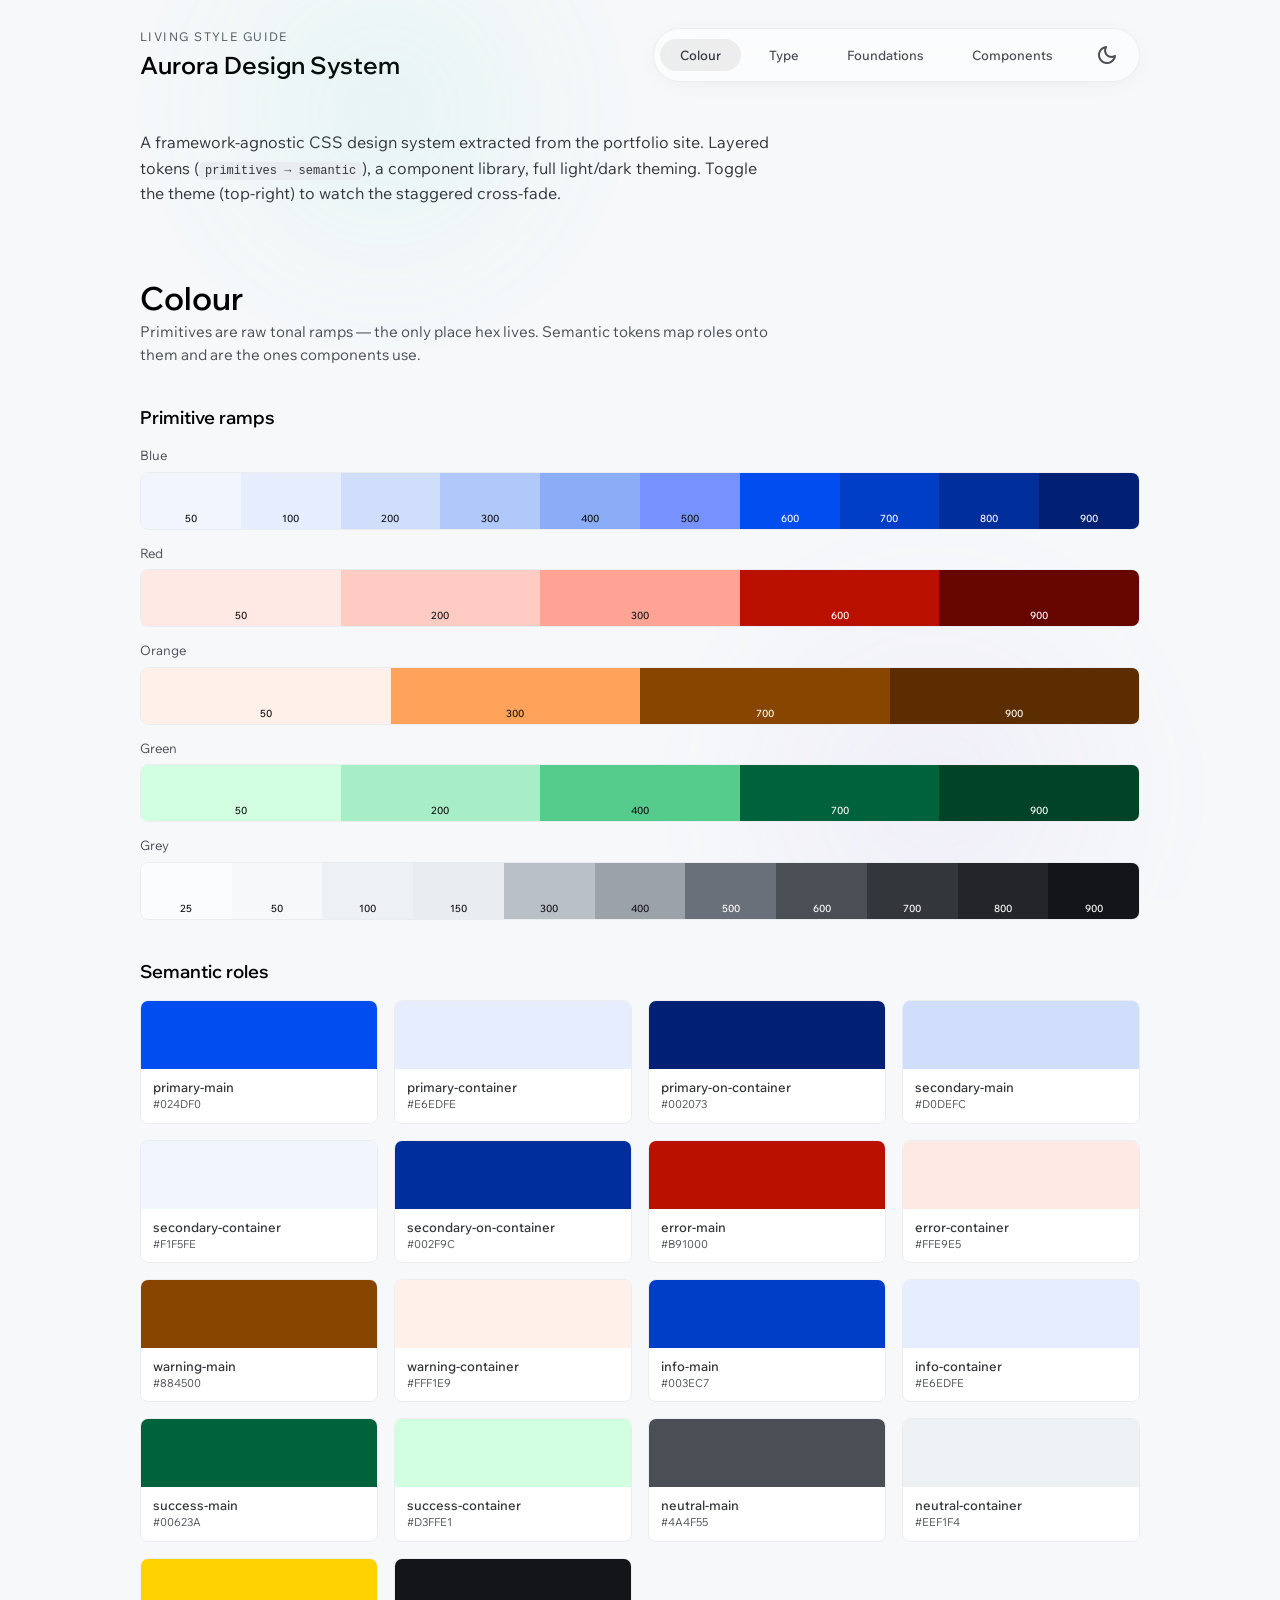
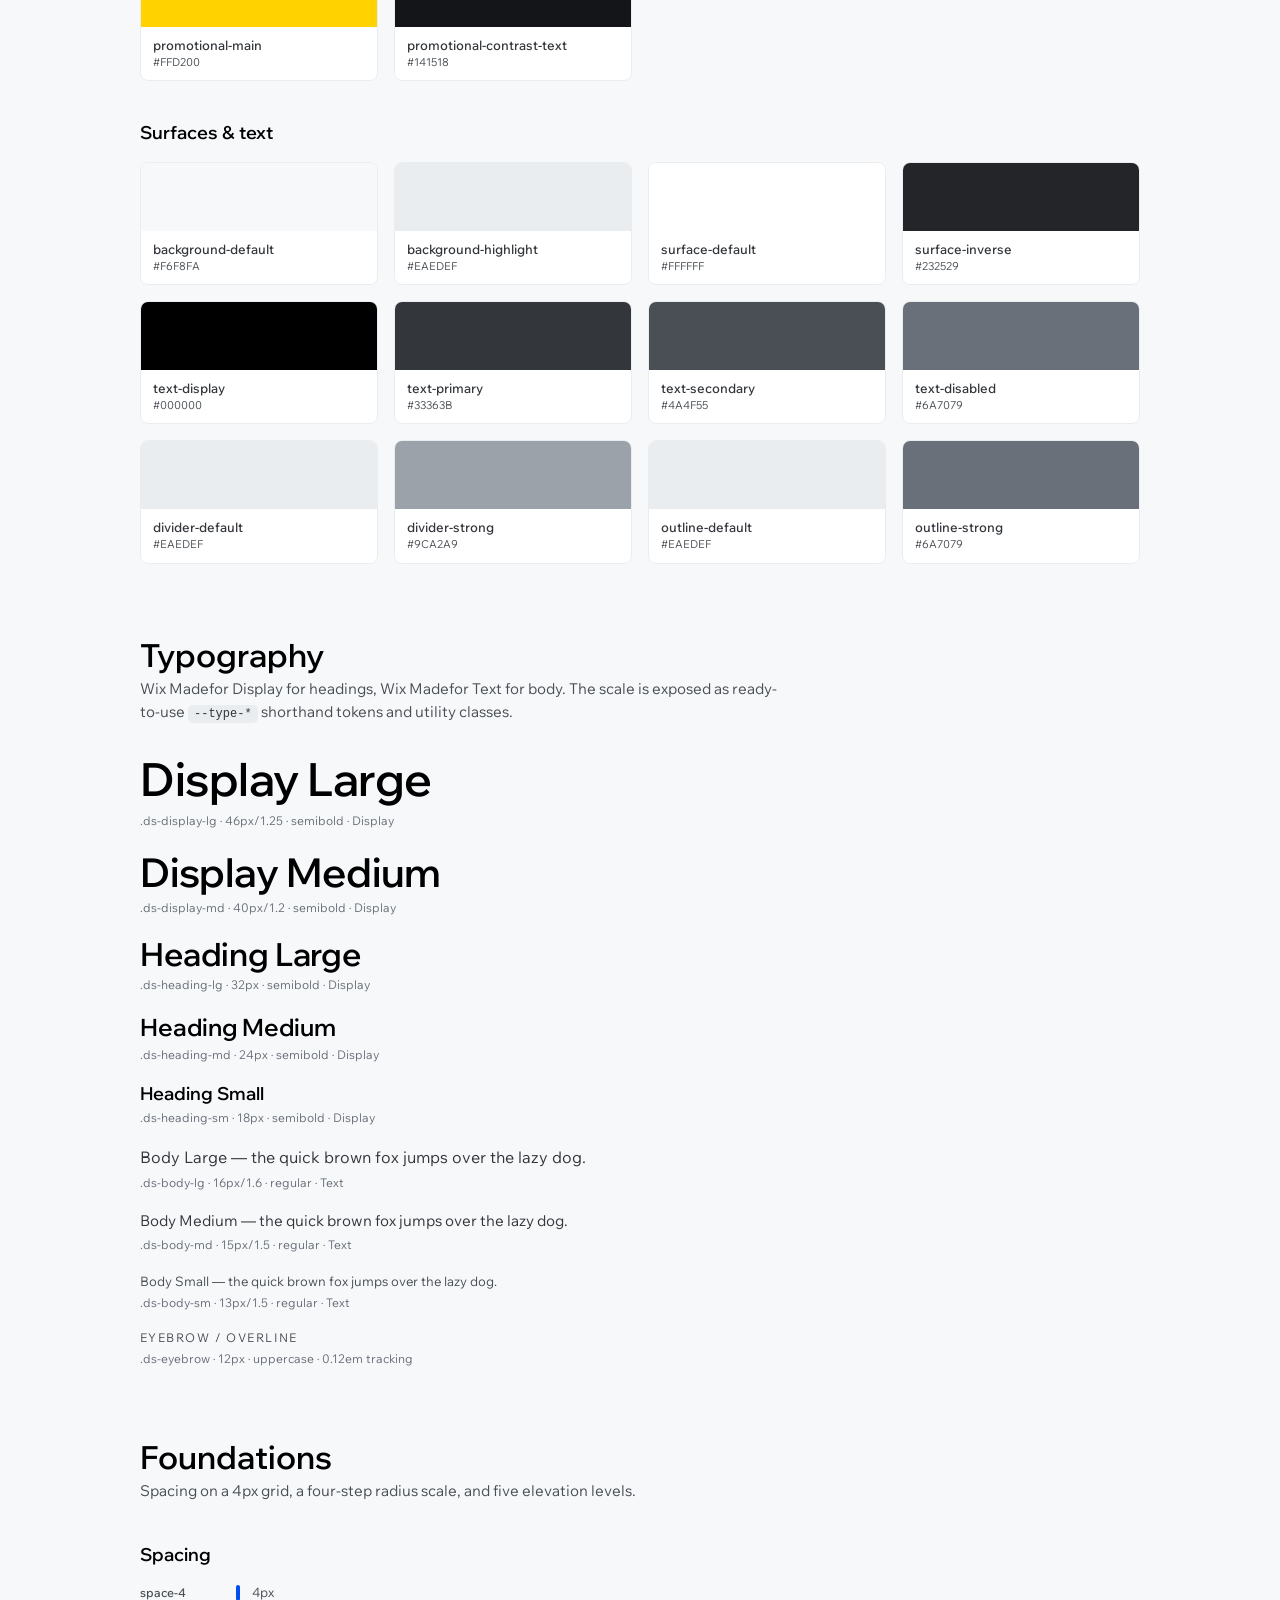
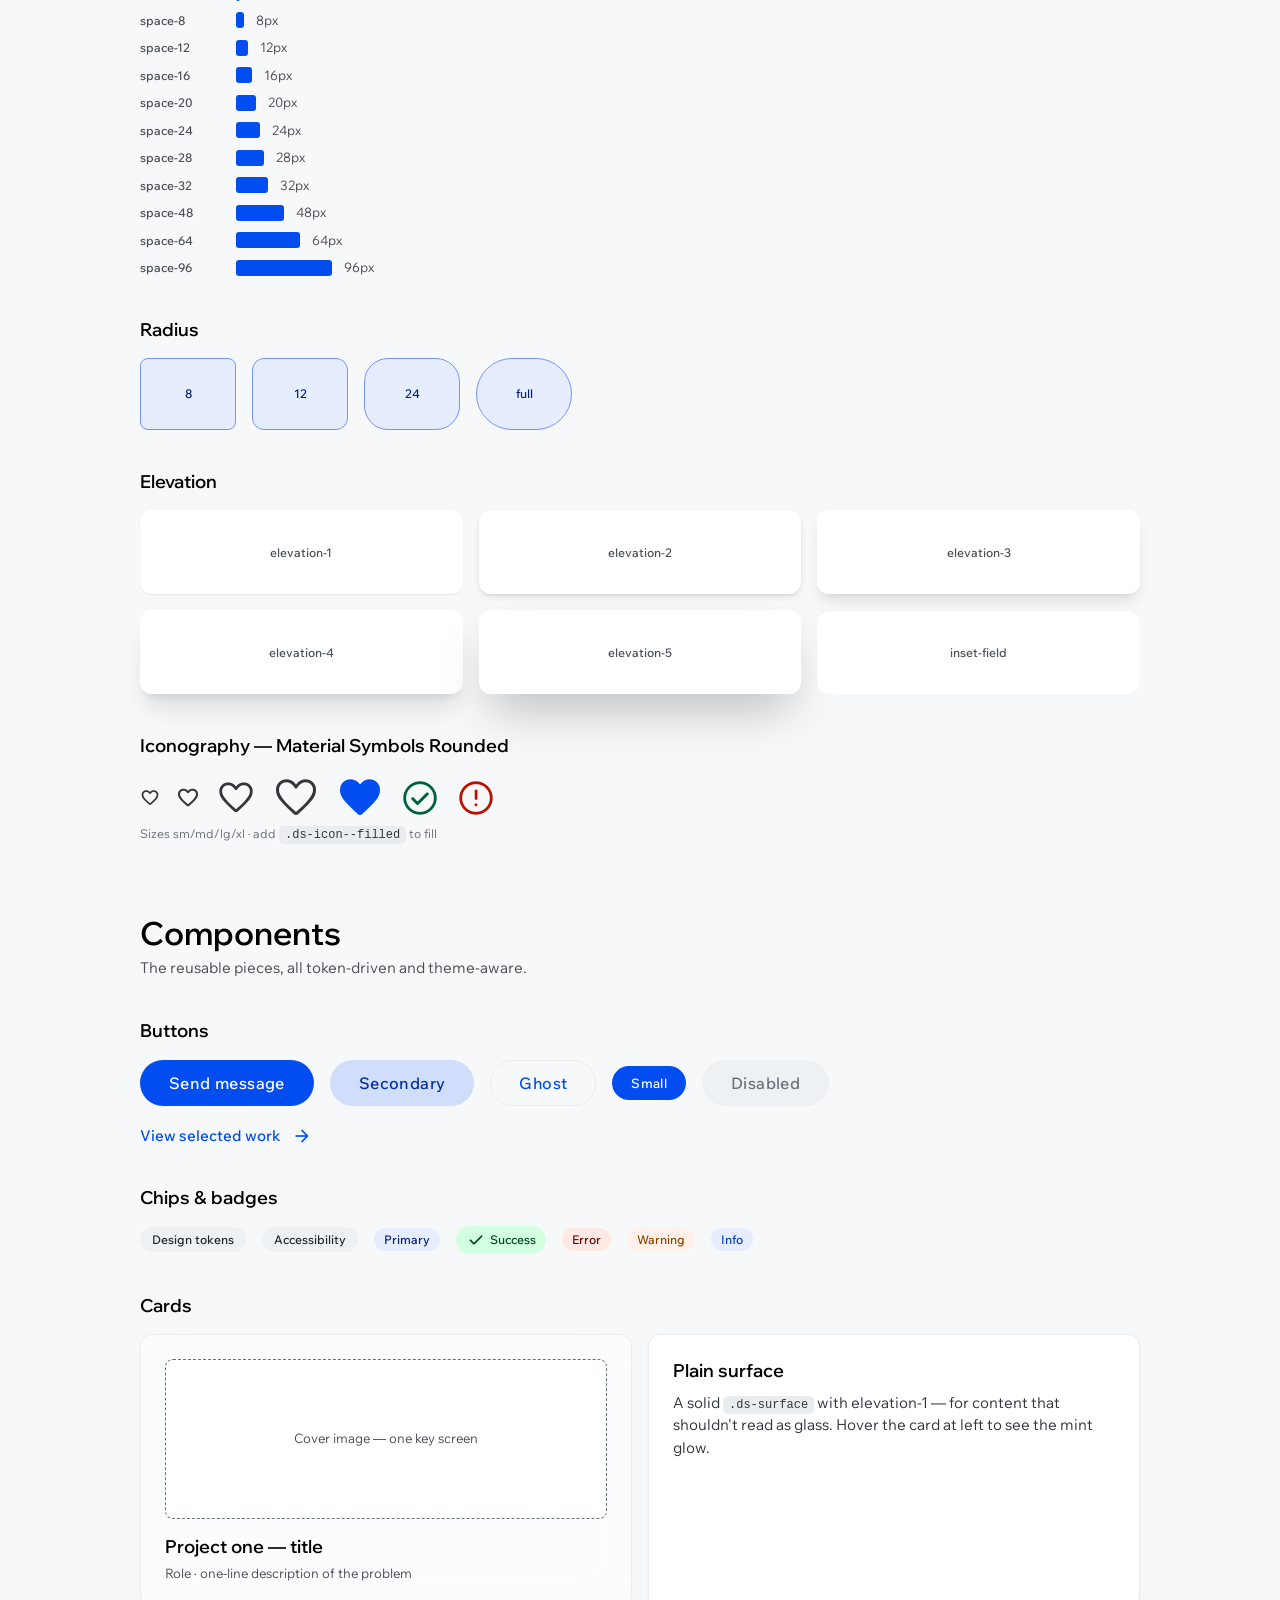
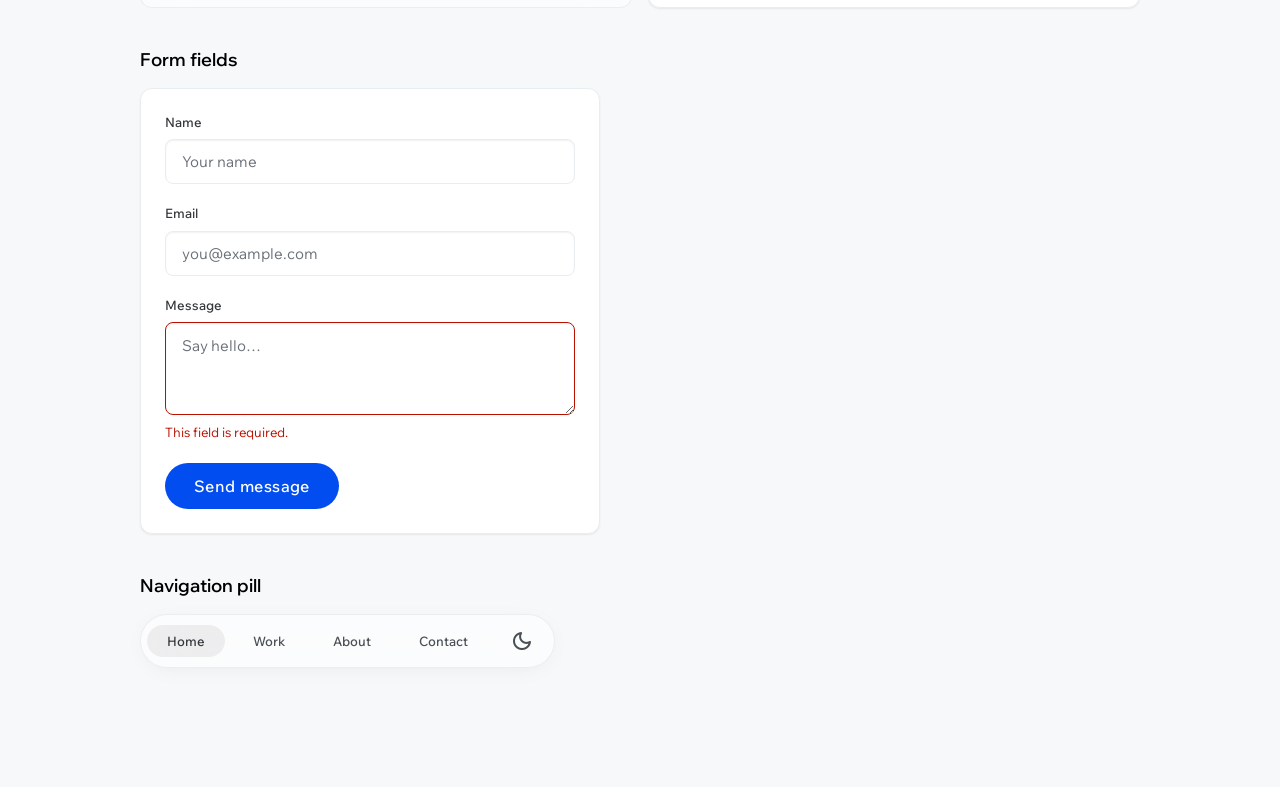
==== design-system/docs/index.html @ f72a53d4 "Add Aurora design system and adopt it in the portfolio Extracts the portfolio's design tokens into a" ====
<!DOCTYPE html>
<html lang="en">
<head>
<meta charset="utf-8">
<meta name="viewport" content="width=device-width, initial-scale=1">
<title>Aurora Design System — Living Style Guide</title>
<link rel="stylesheet" href="../design-system.css">
<style>
  /* Docs-only chrome (not part of the design system itself). */
  .page { max-width: 1080px; margin: 0 auto; padding: 32px 40px 120px; position: relative; z-index: 1; }
  .topbar { display: flex; align-items: center; justify-content: space-between; gap: 16px; padding: 28px 40px 8px; max-width: 1080px; margin: 0 auto; }
  section { margin-top: 72px; scroll-margin-top: 24px; }
  section > h2 { font: var(--type-heading-lg); color: var(--text-display); margin: 0 0 4px; }
  section > .sub { font: var(--type-body-md); color: var(--text-secondary); margin: 0 0 28px; max-width: 640px; }
  h3 { font: var(--type-heading-sm); color: var(--text-display); margin: 40px 0 16px; }

  .grid { display: grid; gap: 16px; }
  .cols-2 { grid-template-columns: repeat(2, 1fr); }
  .cols-3 { grid-template-columns: repeat(3, 1fr); }
  .cols-4 { grid-template-columns: repeat(4, 1fr); }
  .row { display: flex; flex-wrap: wrap; gap: 16px; align-items: center; }

  /* Swatches */
  .swatch { border: 1px solid var(--divider-default); border-radius: var(--radius-8); overflow: hidden; background: var(--surface-default); }
  .swatch .chip-color { height: 68px; }
  .swatch .meta { padding: 10px 12px; }
  .swatch .name { font: var(--fw-medium) 13px var(--font-family); color: var(--text-primary); }
  .swatch .val { font: var(--fw-regular) 11px/1.4 var(--font-family); color: var(--text-secondary); margin-top: 2px; word-break: break-all; }

  .ramp { display: flex; border-radius: var(--radius-8); overflow: hidden; border: 1px solid var(--divider-default); }
  .ramp > div { flex: 1; height: 56px; display: flex; align-items: flex-end; justify-content: center; padding-bottom: 4px; font: var(--fw-medium) 10px var(--font-family); }

  /* Foundation demos */
  .space-demo { display: flex; align-items: center; gap: 12px; margin-bottom: 8px; }
  .space-bar { height: 16px; background: var(--primary-main); border-radius: 3px; }
  .space-demo .lbl { font: var(--fw-medium) 12px var(--font-family); color: var(--text-secondary); width: 84px; }

  .radius-box { width: 96px; height: 72px; background: var(--primary-container); border: 1px solid var(--primary-border-subtle); display: flex; align-items: center; justify-content: center; font: var(--fw-medium) 12px var(--font-family); color: var(--primary-on-container); }
  .elev-box { height: 84px; background: var(--surface-default); border-radius: var(--radius-12); display: flex; align-items: center; justify-content: center; font: var(--fw-medium) 12px var(--font-family); color: var(--text-secondary); }

  .spec { font: var(--fw-regular) 12px var(--font-family); color: var(--text-disabled); margin-top: 4px; }
  code.tok { font: 500 12px ui-monospace, SFMono-Regular, Menlo, monospace; background: var(--background-highlight); color: var(--text-primary); padding: 2px 6px; border-radius: 5px; }

  @media (max-width: 720px) {
    .cols-4 { grid-template-columns: repeat(2,1fr); }
    .cols-3, .cols-2 { grid-template-columns: 1fr; }
    .page, .topbar { padding-left: 20px; padding-right: 20px; }
  }
</style>
</head>
<body>

<!-- Ambient aurora, same treatment as the source portfolio -->
<div class="ds-aurora" style="opacity:.5;position:fixed">
  <div class="ds-blob" style="top:-120px;left:12%;width:460px;height:460px;background:radial-gradient(ellipse at center,var(--aurora-mint),transparent 65%);animation:auroraA 20s ease-in-out infinite"></div>
  <div class="ds-blob" style="bottom:-160px;right:6%;width:540px;height:540px;background:radial-gradient(ellipse at center,var(--aurora-lav),transparent 65%);animation:auroraB 26s ease-in-out infinite"></div>
</div>

<div class="topbar">
  <div>
    <div class="ds-eyebrow">Living Style Guide</div>
    <div class="ds-heading-md" style="margin-top:4px">Aurora Design System</div>
  </div>
  <nav class="ds-nav">
    <span class="ds-nav__item is-active" onclick="jump('colour')">Colour</span>
    <span class="ds-nav__item" onclick="jump('type')">Type</span>
    <span class="ds-nav__item" onclick="jump('foundations')">Foundations</span>
    <span class="ds-nav__item" onclick="jump('components')">Components</span>
    <span class="ds-icon ds-nav__toggle" id="themeBtn" title="Toggle theme">dark_mode</span>
  </nav>
</div>

<div class="page">

  <p class="ds-body-lg" style="max-width:640px;margin-top:8px">
    A framework-agnostic CSS design system extracted from the portfolio site. Layered
    tokens (<code class="tok">primitives → semantic</code>), a component library, full
    light/dark theming. Toggle the theme (top-right) to watch the staggered cross-fade.
  </p>

  <!-- ══════════════════════ COLOUR ══════════════════════ -->
  <section id="colour">
    <h2>Colour</h2>
    <p class="sub">Primitives are raw tonal ramps — the only place hex lives. Semantic tokens map roles onto them and are the ones components use.</p>

    <h3>Primitive ramps</h3>
    <div id="ramps"></div>

    <h3>Semantic roles</h3>
    <div class="grid cols-4" id="semantic-swatches"></div>

    <h3>Surfaces &amp; text</h3>
    <div class="grid cols-4" id="surface-swatches"></div>
  </section>

  <!-- ══════════════════════ TYPE ══════════════════════ -->
  <section id="type">
    <h2>Typography</h2>
    <p class="sub">Wix Madefor Display for headings, Wix Madefor Text for body. The scale is exposed as ready-to-use <code class="tok">--type-*</code> shorthand tokens and utility classes.</p>

    <div style="display:flex;flex-direction:column;gap:20px">
      <div><div class="ds-display-lg">Display Large</div><div class="spec">.ds-display-lg · 46px/1.25 · semibold · Display</div></div>
      <div><div class="ds-display-md">Display Medium</div><div class="spec">.ds-display-md · 40px/1.2 · semibold · Display</div></div>
      <div><div class="ds-heading-lg">Heading Large</div><div class="spec">.ds-heading-lg · 32px · semibold · Display</div></div>
      <div><div class="ds-heading-md">Heading Medium</div><div class="spec">.ds-heading-md · 24px · semibold · Display</div></div>
      <div><div class="ds-heading-sm">Heading Small</div><div class="spec">.ds-heading-sm · 18px · semibold · Display</div></div>
      <div><div class="ds-body-lg">Body Large — the quick brown fox jumps over the lazy dog.</div><div class="spec">.ds-body-lg · 16px/1.6 · regular · Text</div></div>
      <div><div class="ds-body-md">Body Medium — the quick brown fox jumps over the lazy dog.</div><div class="spec">.ds-body-md · 15px/1.5 · regular · Text</div></div>
      <div><div class="ds-body-sm">Body Small — the quick brown fox jumps over the lazy dog.</div><div class="spec">.ds-body-sm · 13px/1.5 · regular · Text</div></div>
      <div><div class="ds-eyebrow">Eyebrow / Overline</div><div class="spec">.ds-eyebrow · 12px · uppercase · 0.12em tracking</div></div>
    </div>
  </section>

  <!-- ══════════════════════ FOUNDATIONS ══════════════════════ -->
  <section id="foundations">
    <h2>Foundations</h2>
    <p class="sub">Spacing on a 4px grid, a four-step radius scale, and five elevation levels.</p>

    <h3>Spacing</h3>
    <div id="spacing"></div>

    <h3>Radius</h3>
    <div class="row">
      <div class="radius-box" style="border-radius:var(--radius-8)">8</div>
      <div class="radius-box" style="border-radius:var(--radius-12)">12</div>
      <div class="radius-box" style="border-radius:var(--radius-24)">24</div>
      <div class="radius-box" style="border-radius:var(--radius-full)">full</div>
    </div>

    <h3>Elevation</h3>
    <div class="grid cols-3">
      <div class="elev-box" style="box-shadow:var(--elevation-1)">elevation-1</div>
      <div class="elev-box" style="box-shadow:var(--elevation-2)">elevation-2</div>
      <div class="elev-box" style="box-shadow:var(--elevation-3)">elevation-3</div>
      <div class="elev-box" style="box-shadow:var(--elevation-4)">elevation-4</div>
      <div class="elev-box" style="box-shadow:var(--elevation-5)">elevation-5</div>
      <div class="elev-box" style="box-shadow:var(--inset-shadow-field)">inset-field</div>
    </div>

    <h3>Iconography — Material Symbols Rounded</h3>
    <div class="row">
      <span class="ds-icon ds-icon--sm">favorite</span>
      <span class="ds-icon">favorite</span>
      <span class="ds-icon ds-icon--lg">favorite</span>
      <span class="ds-icon ds-icon--xl">favorite</span>
      <span class="ds-icon ds-icon--xl ds-icon--filled" style="color:var(--primary-main)">favorite</span>
      <span class="ds-icon ds-icon--lg" style="color:var(--success-main)">check_circle</span>
      <span class="ds-icon ds-icon--lg" style="color:var(--error-main)">error</span>
    </div>
    <div class="spec">Sizes sm/md/lg/xl · add <code class="tok">.ds-icon--filled</code> to fill</div>
  </section>

  <!-- ══════════════════════ COMPONENTS ══════════════════════ -->
  <section id="components">
    <h2>Components</h2>
    <p class="sub">The reusable pieces, all token-driven and theme-aware.</p>

    <h3>Buttons</h3>
    <div class="row">
      <button class="ds-button">Send message</button>
      <button class="ds-button ds-button--secondary">Secondary</button>
      <button class="ds-button ds-button--ghost">Ghost</button>
      <button class="ds-button ds-button--sm">Small</button>
      <button class="ds-button" disabled>Disabled</button>
    </div>
    <div class="row" style="margin-top:20px">
      <span class="ds-cta">View selected work <span class="ds-icon ds-icon--sm">arrow_forward</span></span>
    </div>

    <h3>Chips &amp; badges</h3>
    <div class="row">
      <span class="ds-chip">Design tokens</span>
      <span class="ds-chip">Accessibility</span>
      <span class="ds-badge ds-badge--primary">Primary</span>
      <span class="ds-badge ds-badge--success"><span class="ds-icon ds-icon--sm ds-icon--filled">check</span>Success</span>
      <span class="ds-badge ds-badge--error">Error</span>
      <span class="ds-badge ds-badge--warning">Warning</span>
      <span class="ds-badge ds-badge--info">Info</span>
    </div>

    <h3>Cards</h3>
    <div class="grid cols-2">
      <div class="ds-card">
        <div class="ds-media" style="height:160px">Cover image — one key screen</div>
        <div class="ds-card__title">Project one — title</div>
        <div class="ds-card__meta">Role · one-line description of the problem</div>
      </div>
      <div class="ds-surface">
        <div class="ds-heading-sm">Plain surface</div>
        <p class="ds-body-md" style="margin:8px 0 0">A solid <code class="tok">.ds-surface</code> with elevation-1 — for content that shouldn't read as glass. Hover the card at left to see the mint glow.</p>
      </div>
    </div>

    <h3>Form fields</h3>
    <div class="ds-surface" style="max-width:460px">
      <div style="display:flex;flex-direction:column;gap:20px">
        <div class="ds-field"><label for="n">Name</label><input id="n" type="text" placeholder="Your name"></div>
        <div class="ds-field"><label for="e">Email</label><input id="e" type="email" placeholder="you@example.com"></div>
        <div class="ds-field ds-field--error">
          <label for="m">Message</label>
          <textarea id="m" rows="3" placeholder="Say hello…"></textarea>
          <span class="ds-field__error">This field is required.</span>
        </div>
        <div><button class="ds-button">Send message</button></div>
      </div>
    </div>

    <h3>Navigation pill</h3>
    <div class="row">
      <nav class="ds-nav">
        <span class="ds-nav__item is-active">Home</span>
        <span class="ds-nav__item">Work</span>
        <span class="ds-nav__item">About</span>
        <span class="ds-nav__item">Contact</span>
        <span class="ds-icon ds-nav__toggle">dark_mode</span>
      </nav>
    </div>
  </section>

</div>

<script>
(function () {
  "use strict";

  // ── Data mirrors the token files (kept in sync manually for the demo) ──
  var RAMPS = {
    Blue:   ["50","100","200","300","400","500","600","700","800","900"],
    Red:    ["50","200","300","600","900"],
    Orange: ["50","300","700","900"],
    Green:  ["50","200","400","700","900"],
    Grey:   ["25","50","100","150","300","400","500","600","700","800","900"]
  };
  var HUE_VAR = { Blue:"blue", Red:"red", Orange:"orange", Green:"green", Grey:"grey" };

  var SEMANTIC = [
    "primary-main","primary-container","primary-on-container",
    "secondary-main","secondary-container","secondary-on-container",
    "error-main","error-container","warning-main","warning-container",
    "info-main","info-container","success-main","success-container",
    "neutral-main","neutral-container","promotional-main","promotional-contrast-text"
  ];
  var SURFACES = [
    "background-default","background-highlight","surface-default","surface-inverse",
    "text-display","text-primary","text-secondary","text-disabled",
    "divider-default","divider-strong","outline-default","outline-strong"
  ];
  var SPACES = ["4","8","12","16","20","24","28","32","48","64","96"];

  var css = getComputedStyle(document.documentElement);
  function resolve(varName) { return css.getPropertyValue(varName).trim(); }
  function textOn(hex) {
    // crude luminance pick for label legibility on a swatch
    var h = hex.replace('#',''); if (h.length === 3) h = h.split('').map(function(c){return c+c;}).join('');
    if (h.length < 6) return '#000';
    var r = parseInt(h.substr(0,2),16), g = parseInt(h.substr(2,2),16), b = parseInt(h.substr(4,2),16);
    return (0.299*r + 0.587*g + 0.114*b) > 150 ? '#141518' : '#fff';
  }

  function buildRamps() {
    var host = document.getElementById('ramps');
    host.innerHTML = Object.keys(RAMPS).map(function (name) {
      var stops = RAMPS[name].map(function (s) {
        var v = '--' + HUE_VAR[name] + '-' + s;
        var hex = resolve(v);
        return '<div style="background:var(' + v + ');color:' + textOn(hex) + '">' + s + '</div>';
      }).join('');
      return '<div style="margin-bottom:14px"><div class="ds-body-sm" style="margin-bottom:6px">' + name + '</div><div class="ramp">' + stops + '</div></div>';
    }).join('');
  }

  function swatch(role) {
    var v = '--' + role;
    var hex = resolve(v);
    return '<div class="swatch"><div class="chip-color" style="background:var(' + v + ')"></div>' +
      '<div class="meta"><div class="name">' + role + '</div><div class="val">' + (hex || '—') + '</div></div></div>';
  }
  function buildSwatches() {
    document.getElementById('semantic-swatches').innerHTML = SEMANTIC.map(swatch).join('');
    document.getElementById('surface-swatches').innerHTML = SURFACES.map(swatch).join('');
  }

  function buildSpacing() {
    document.getElementById('spacing').innerHTML = SPACES.map(function (s) {
      return '<div class="space-demo"><span class="lbl">space-' + s + '</span>' +
        '<span class="space-bar" style="width:var(--space-' + s + ')"></span>' +
        '<span class="ds-body-sm">' + s + 'px</span></div>';
    }).join('');
  }

  // ── Theme toggle with the staggered cross-fade (ported from portfolio) ──
  var themeTimer = null;
  function setTheme(theme, animate) {
    var root = document.documentElement;
    if (animate) {
      root.classList.add('theming');
      if (themeTimer) clearTimeout(themeTimer);
      themeTimer = setTimeout(function () { root.classList.remove('theming'); }, 2250);
    }
    root.setAttribute('data-theme', theme);
    try { localStorage.setItem('ds-theme', theme); } catch (e) {}
    document.querySelectorAll('.ds-nav__toggle, #themeBtn').forEach(function (b) {
      b.textContent = theme === 'light' ? 'dark_mode' : 'light_mode';
    });
    // swatches show resolved hex — recompute after the fade settles
    setTimeout(function () { css = getComputedStyle(document.documentElement); buildRamps(); buildSwatches(); }, animate ? 1200 : 0);
  }

  var saved = 'light';
  try { saved = localStorage.getItem('ds-theme') || 'light'; } catch (e) {}
  setTheme(saved, false);

  document.getElementById('themeBtn').addEventListener('click', function () {
    var next = document.documentElement.getAttribute('data-theme') === 'light' ? 'dark' : 'light';
    setTheme(next, true);
  });

  window.jump = function (id) {
    var el = document.getElementById(id);
    if (el) el.scrollIntoView({ behavior: 'smooth' });
    document.querySelectorAll('.topbar .ds-nav__item').forEach(function (i) { i.classList.remove('is-active'); });
    if (window.event && window.event.target) window.event.target.classList.add('is-active');
  };

  buildRamps(); buildSwatches(); buildSpacing();
})();
</script>
</body>
</html>
---- design-system/design-system.css ----
/* ============================================================================
   AURORA DESIGN SYSTEM — single entrypoint.
   Import this one file to get the whole system:

       <link rel="stylesheet" href="design-system.css">

   Layers cascade in dependency order: fonts → tokens → components.
   Load order matters (primitives before semantic before components).
   ========================================================================== */

/* 1 — Typefaces (external; swap for self-hosted in one place) */
@import url('./tokens/fonts.css');

/* 2 — Tokens: primitives → semantic → foundations */
@import url('./tokens/primitives.css');
@import url('./tokens/semantic.css');
@import url('./tokens/foundations.css');

/* 3 — Components */
@import url('./components/effects.css');
@import url('./components/base.css');
@import url('./components/icon.css');
@import url('./components/button.css');
@import url('./components/card.css');
@import url('./components/field.css');
@import url('./components/chip.css');
@import url('./components/nav.css');
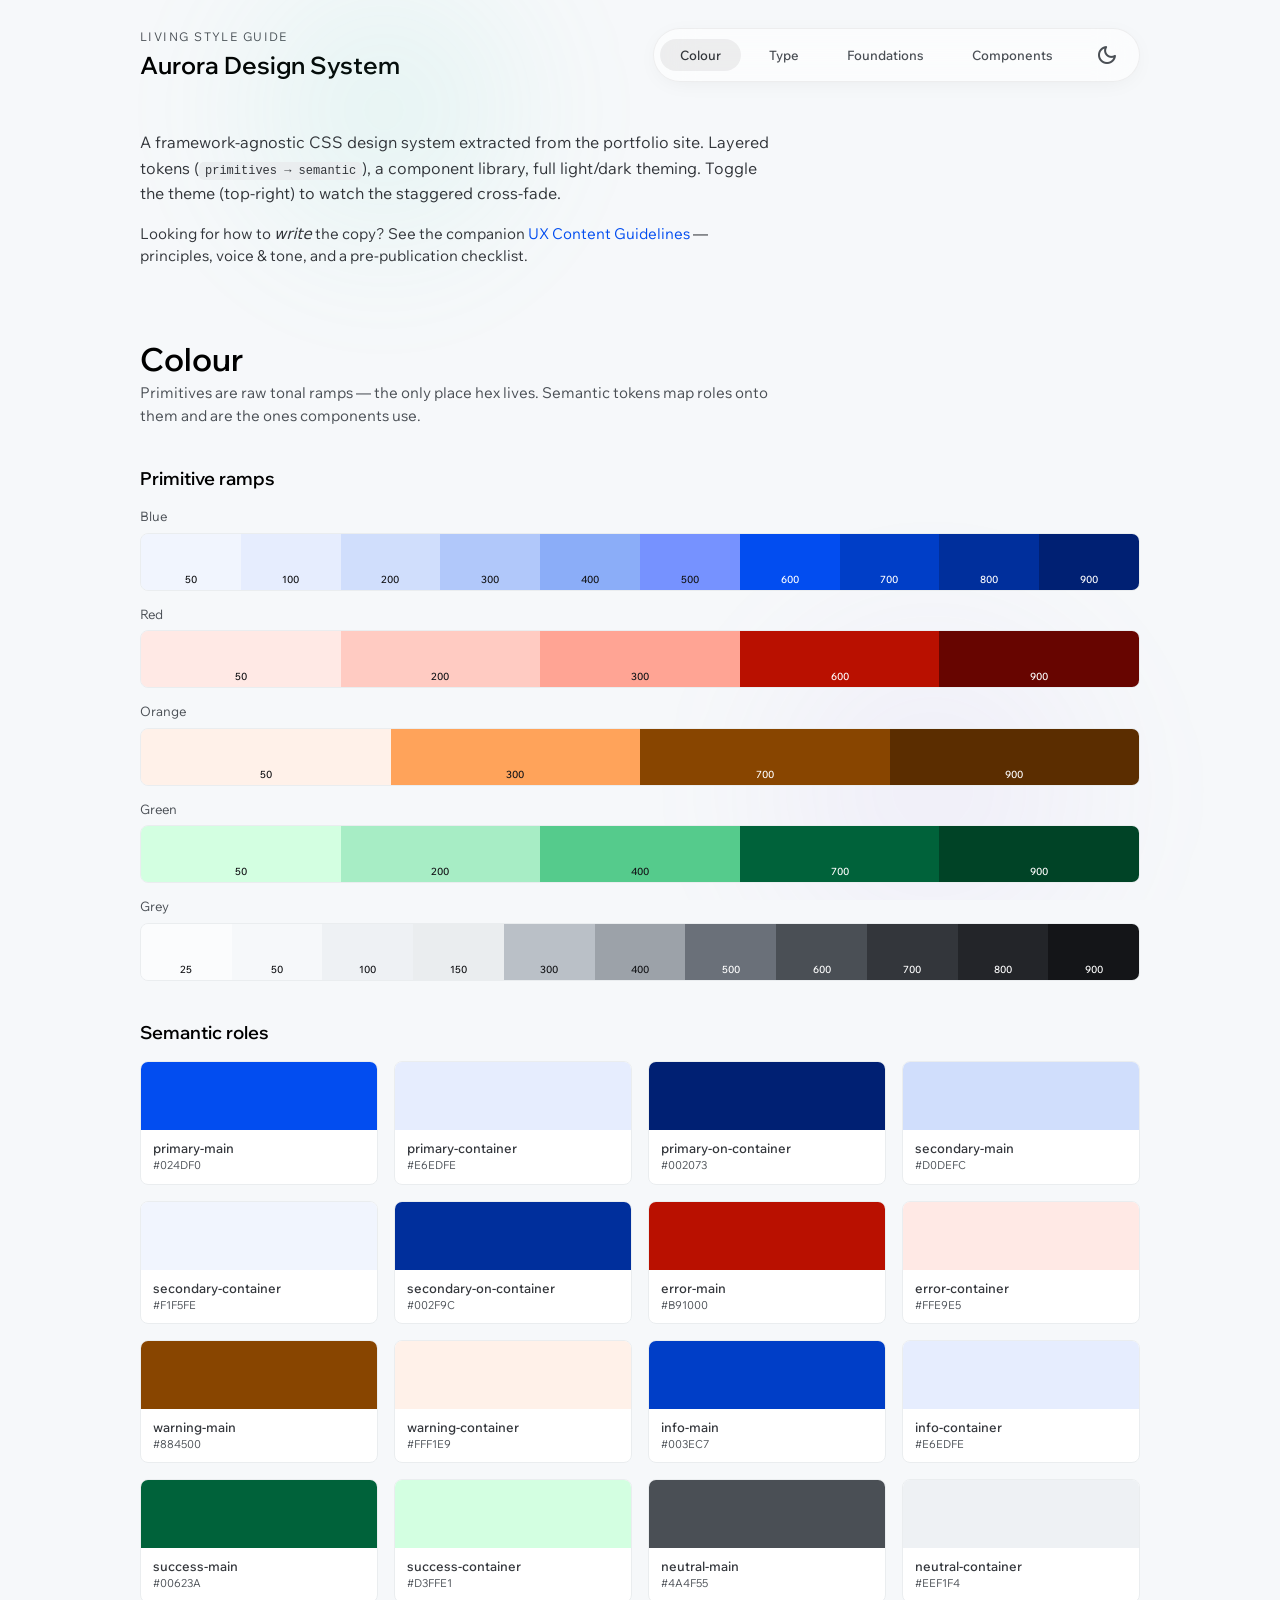
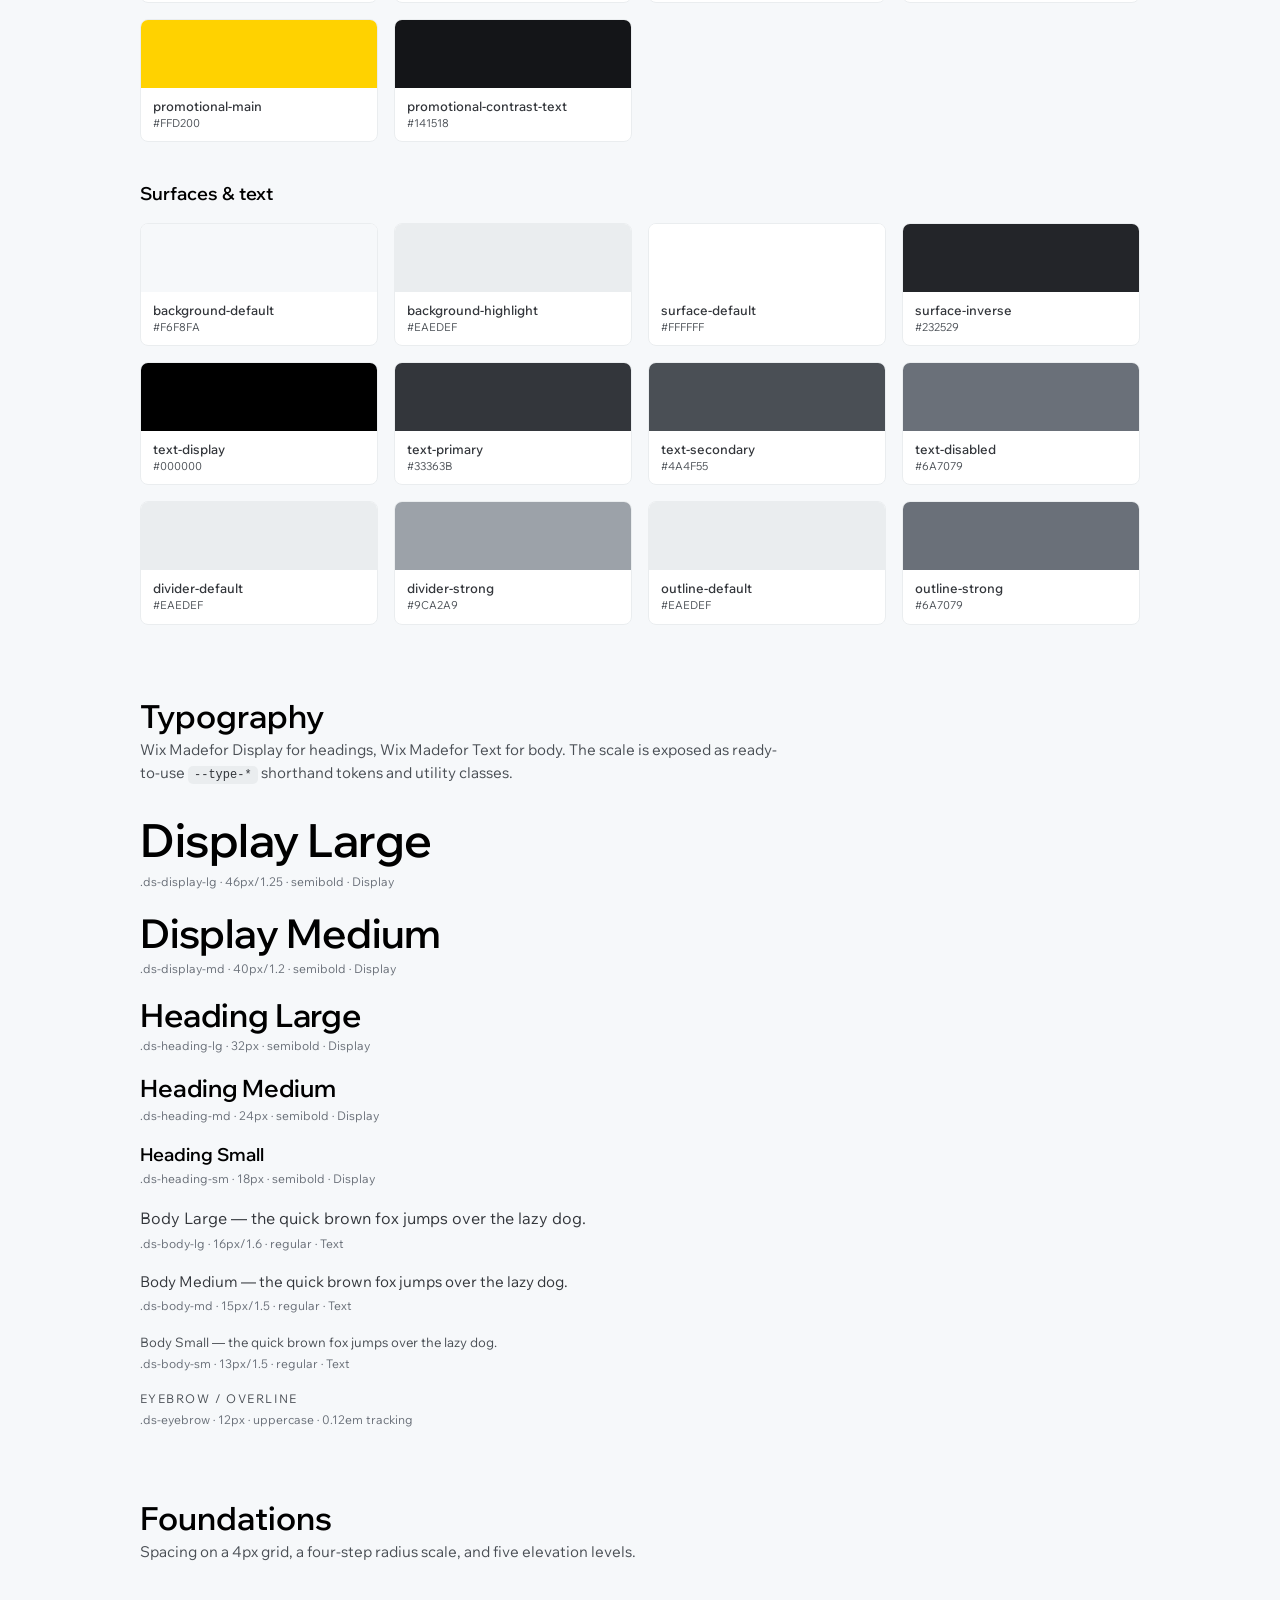
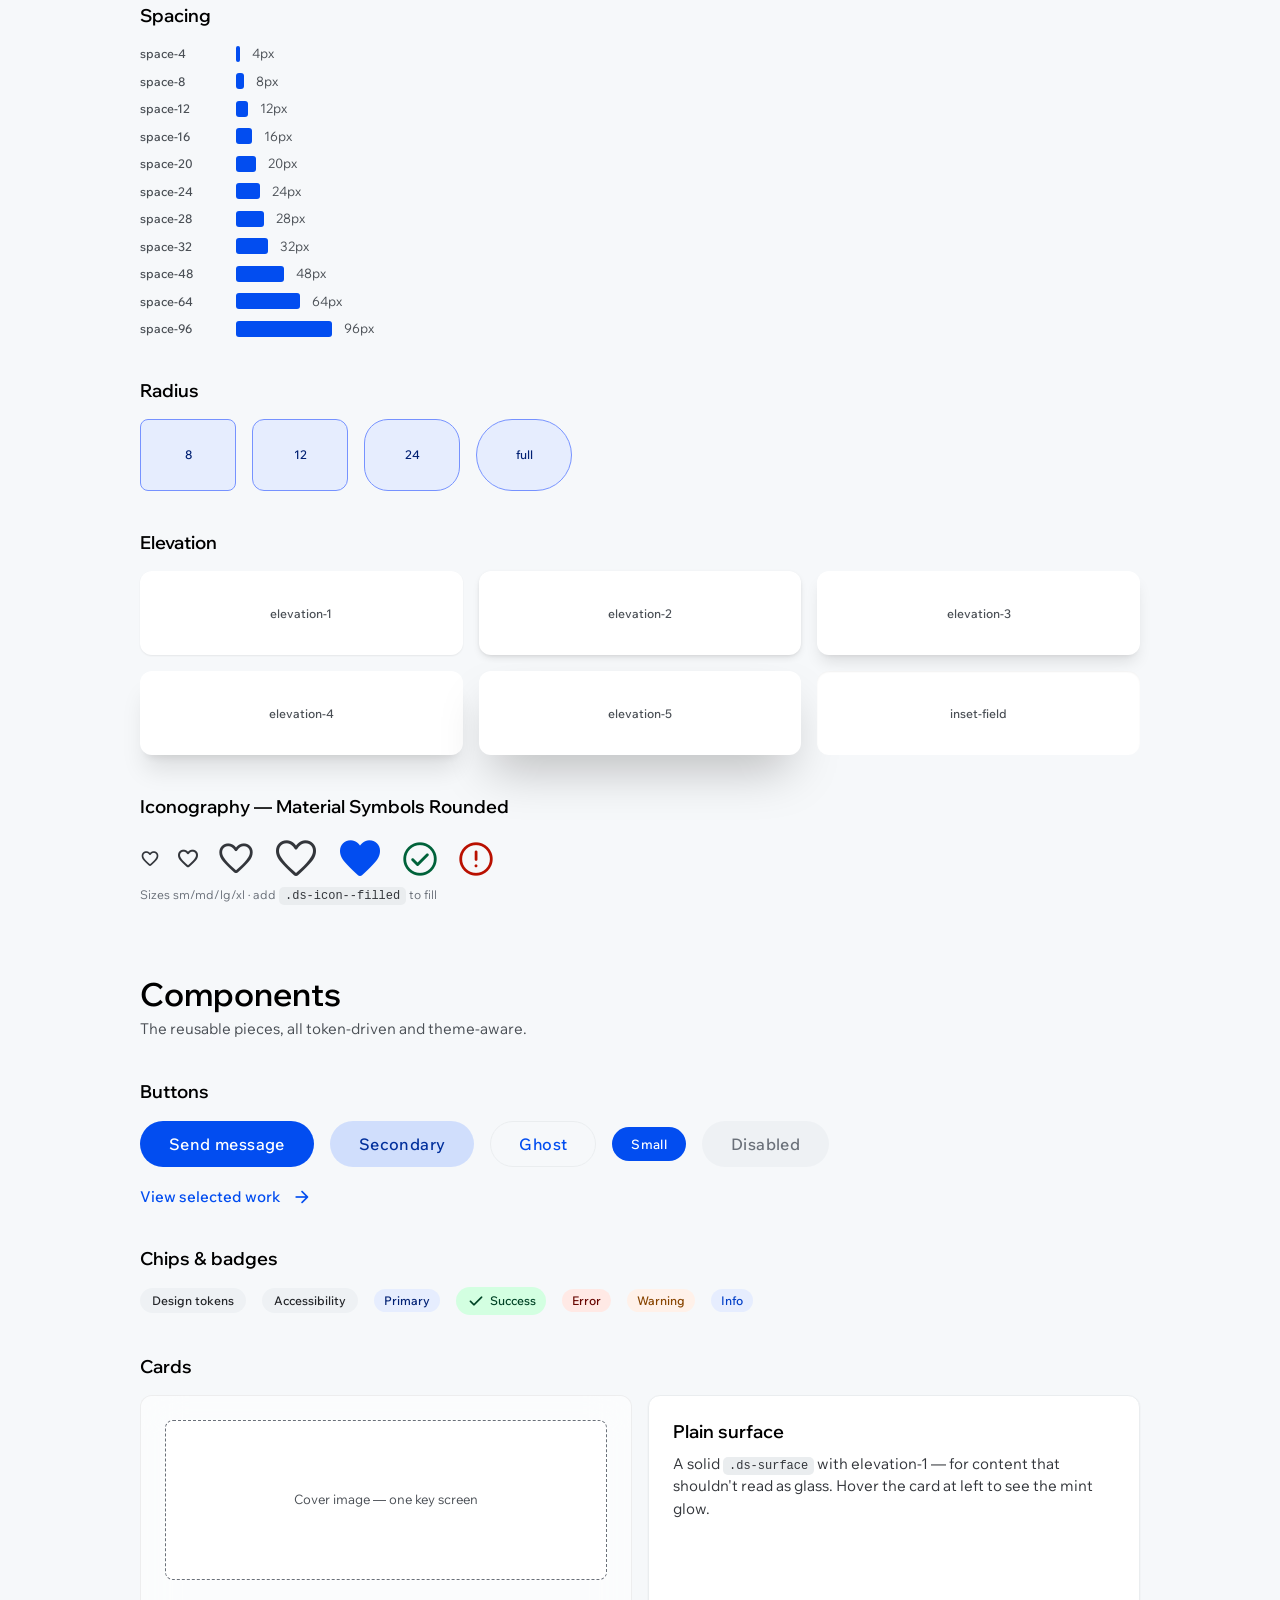
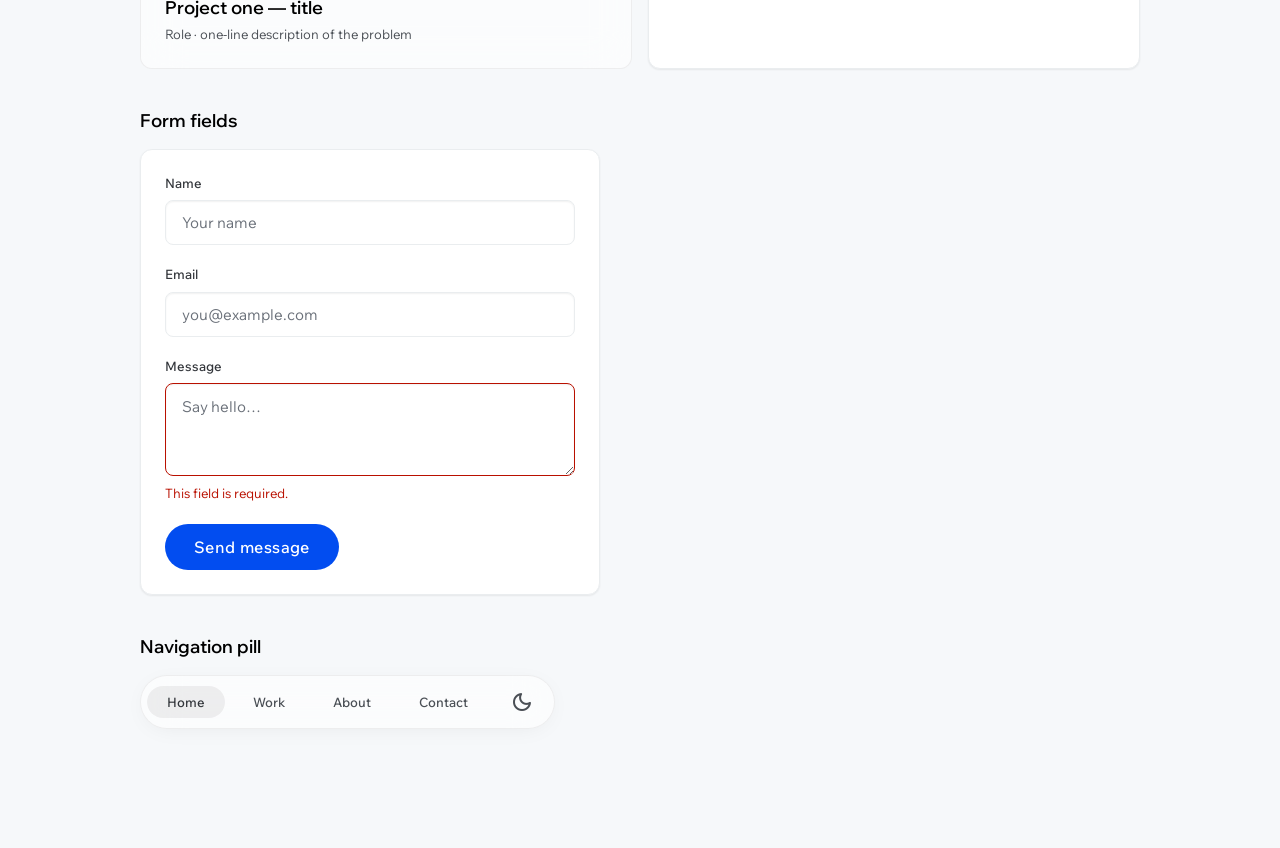
==== commit 4e090be5: "Add UX content guidelines to the design system docs Adds docs/content-guidelines.md — a writing comp" ====
--- a/design-system/docs/index.html
+++ b/design-system/docs/index.html
@@ -76,6 +76,11 @@
     A framework-agnostic CSS design system extracted from the portfolio site. Layered
     tokens (<code class="tok">primitives → semantic</code>), a component library, full
     light/dark theming. Toggle the theme (top-right) to watch the staggered cross-fade.
+  </p>
+  <p class="ds-body-md" style="max-width:640px;margin-top:12px">
+    Looking for how to <em>write</em> the copy? See the companion
+    <a href="content-guidelines.md">UX Content Guidelines</a> — principles, voice &amp; tone,
+    and a pre-publication checklist.
   </p>
 
   <!-- ══════════════════════ COLOUR ══════════════════════ -->
